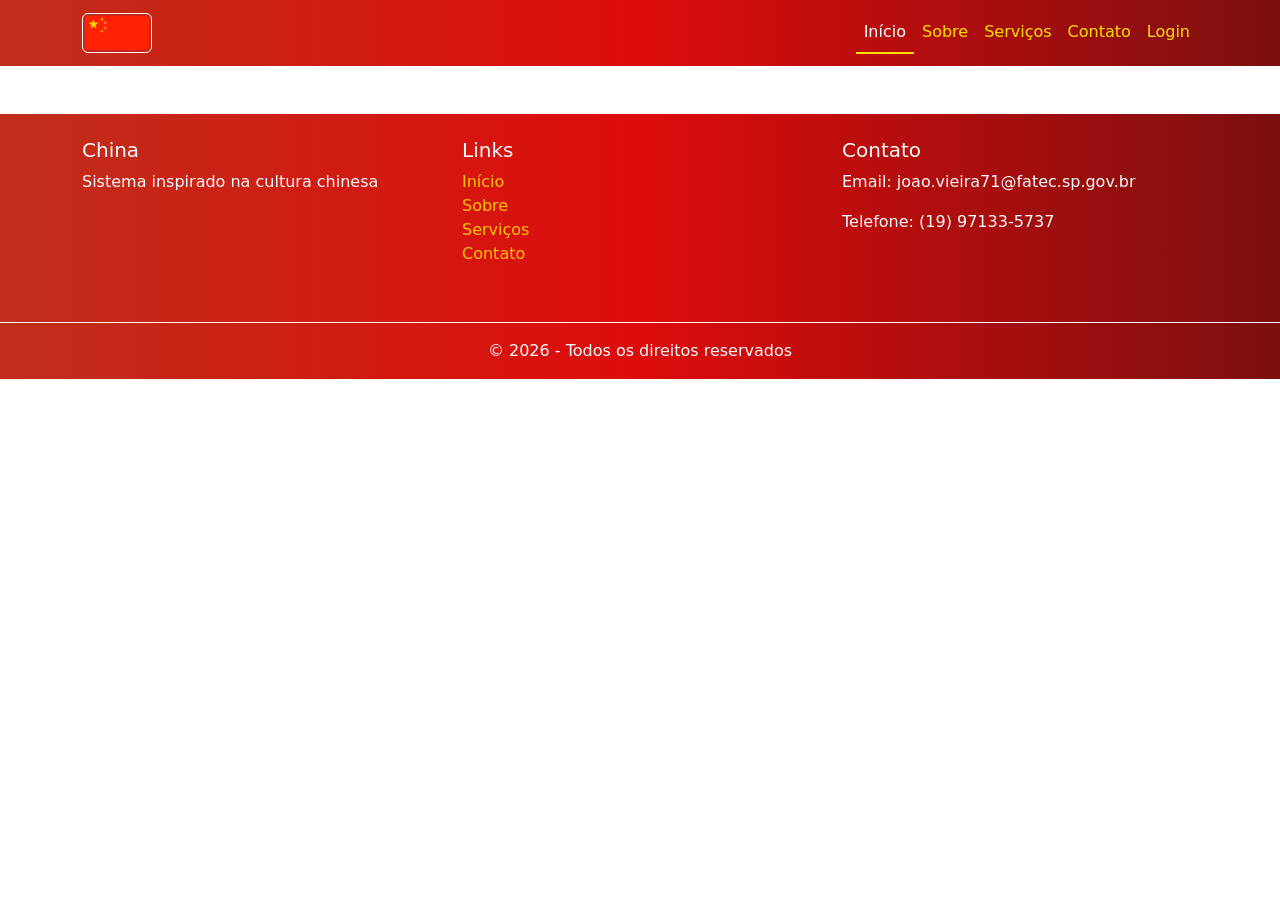
==== index.html @ 8bc3d871 "Primeira versão do projeto" ====
<!DOCTYPE html>
<html lang="pt-br">
<head>
    <meta charset="UTF-8">
    
     <link href="https://cdn.jsdelivr.net/npm/bootstrap@5.3.2/dist/css/bootstrap.min.css" rel="stylesheet"><meta name="viewport" content="width=device-width, initial-scale=1.0">
    <title>China</title>
 <style>
    .logo-flag {
    height: 40px; /* tamanho da navbar */
    width: auto; /* mantém proporção original */

    object-fit: contain; /* garante que não corte a imagem */

    border: 1.5px solid white; /*borda*/
    border-radius: 6px; /*arredonda a borda da logo*/
    padding: 2px; /* espaço interno pra não colar na borda */
}

.navbar-china {
    background: linear-gradient(90deg, #c02e1b 0%, #dd0c0c 50%, #7c0f0f 100%);/* cor da navbar*/
}


/* botoes do nav */
.navbar-china .nav-link {
    color: #ffde00; /* amarelo da estrela */
    font-weight: 500; /*espessura da fonte*/
}

/* botoes do nav passando por cima */
.navbar-china .nav-link:hover {
    color: #fff;
}

/* links */
.navbar-china .nav-link.active {
    color: #fff;
    border-bottom: 2px solid #ffde00; /*linha embaixo dos links*/
}

/* borda do menu do nav */
.navbar-china .navbar-toggler {
    border-color: #a08716;
}
.footer{
background: linear-gradient(90deg, #c02e1b 0%, #dd0c0c 50%, #7c0f0f 100%);
}

     
    </style>
</head>
<body>

 <nav class="navbar navbar-expand-lg navbar-dark navbar-china">
    <div class="container">

        <a class="navbar-brand d-flex align-items-center" href="index.html">
            <img src="img/logo.jpg" class="logo-flag" alt="Logo">
        </a>

        <button class="navbar-toggler" type="button" data-bs-toggle="collapse" data-bs-target="#menu">
            <span class="navbar-toggler-icon"></span>
        </button>

        <div class="collapse navbar-collapse" id="menu">
            <ul class="navbar-nav ms-auto">

                <li class="nav-item">
                    <a class="nav-link active" href="#">Início</a>
                </li>

                <li class="nav-item">
                    <a class="nav-link" href="#">Sobre</a>
                </li>

                <li class="nav-item">
                    <a class="nav-link" href="#">Serviços</a>
                </li>

                <li class="nav-item">
                    <a class="nav-link" href="#">Contato</a>
                </li>

                <li class="nav-item">
                    <a class="nav-link" href="#">Login</a>
                </li>

            </ul>
        </div>

    </div>
</nav>

<footer class="text-light mt-5 footer">
    <div class="container py-4">

        <div class="row">
            <div class="col-md-4 mb-3">
                <h5>China</h5>
                <p>Sistema inspirado na cultura chinesa</p>
            </div>

            <div class="col-md-4 mb-3">
                <h5>Links</h5>
                <ul class="list-unstyled">
                    <li><a href="#" class="text-warning text-decoration-none">Início</a></li>
                    <li><a href="#" class="text-warning text-decoration-none">Sobre</a></li>
                    <li><a href="#" class="text-warning text-decoration-none">Serviços</a></li>
                    <li><a href="#" class="text-warning text-decoration-none">Contato</a></li>
                </ul>
            </div>

            <div class="col-md-4 mb-3">
                <h5>Contato</h5>
                <p>Email: joao.vieira71@fatec.sp.gov.br</p>
                <p>Telefone: (19) 97133-5737</p>
            </div>
        </div>
    </div>

    <div class="text-center py-3 border-top border-light">
        © 2026 - Todos os direitos reservados
    </div>
</footer>

<script src="https://cdn.jsdelivr.net/npm/bootstrap@5.3.2/dist/js/bootstrap.bundle.min.js"></script>

</body>
</html>
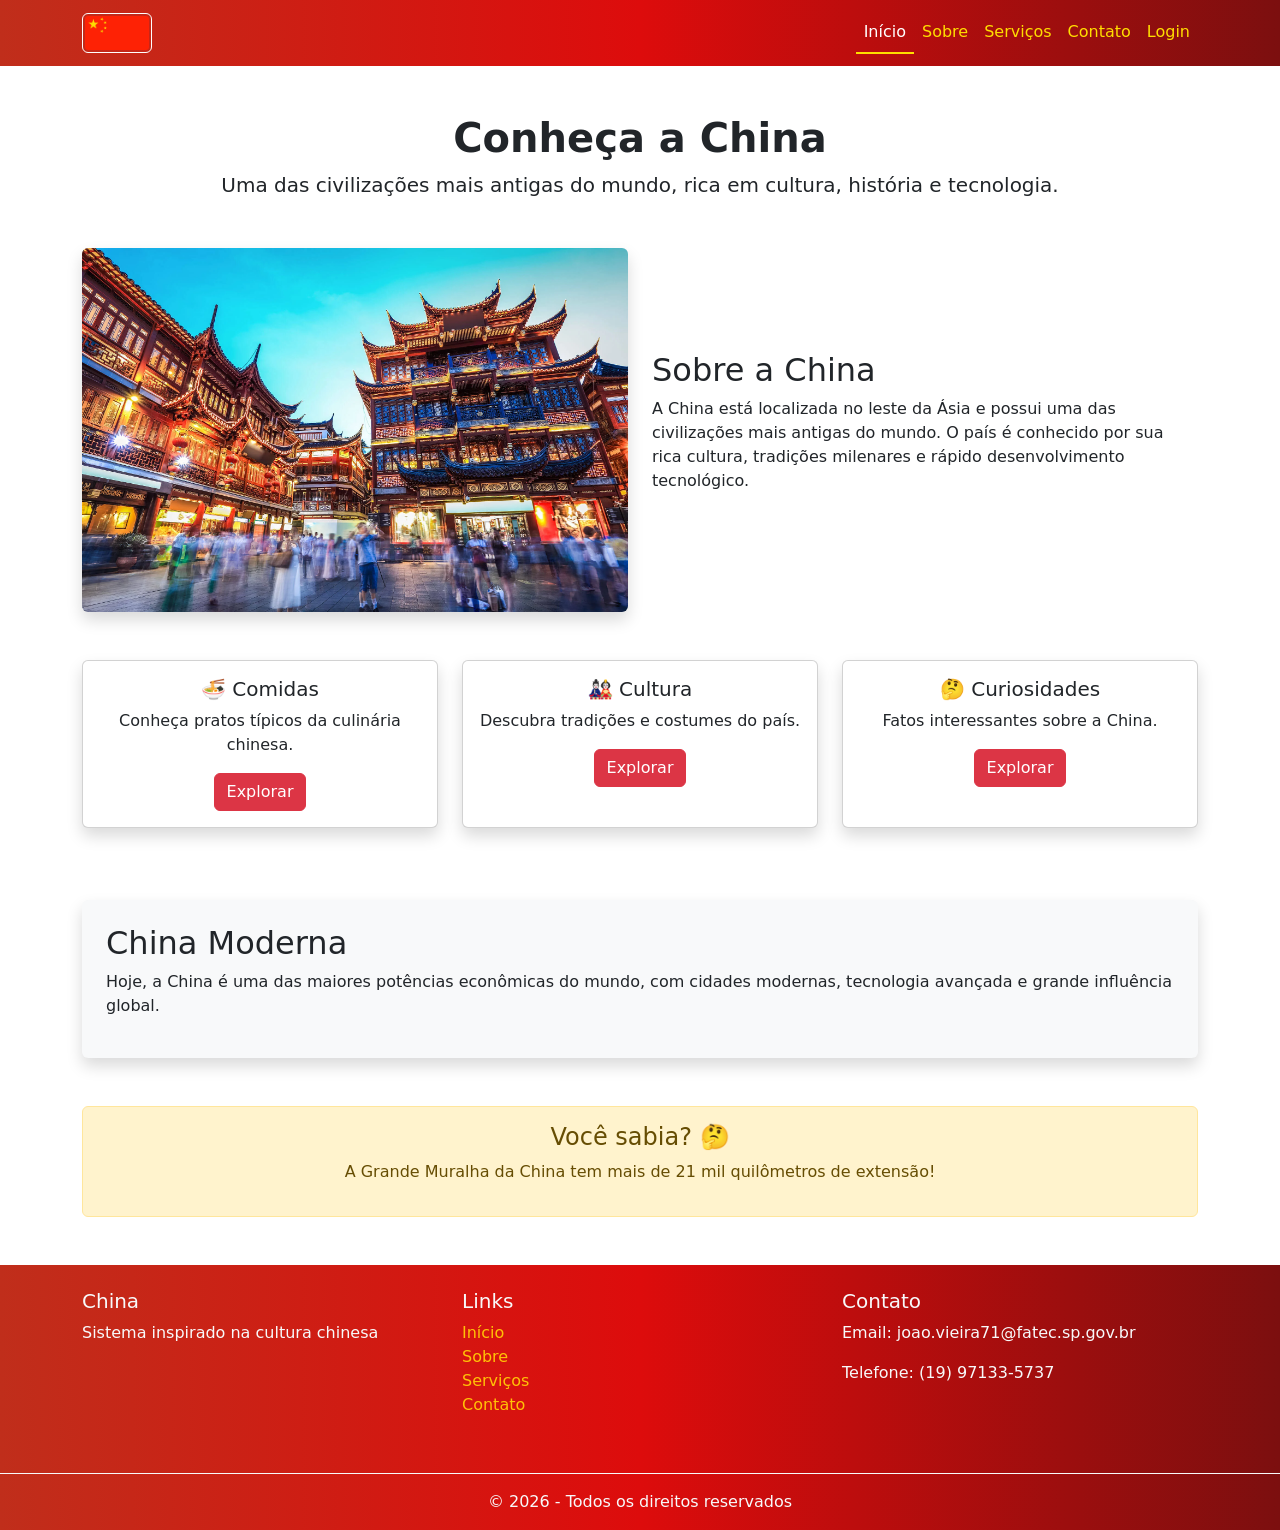
==== commit 2b785242: "Atualizando index com conteúdo sobre a China" ====
--- a/index.html
+++ b/index.html
@@ -92,6 +92,83 @@
     </div>
 </nav>
 
+<div class="container my-5 text-center">
+    <h1 class="fw-bold">Conheça a China</h1>
+    <p class="lead">Uma das civilizações mais antigas do mundo, rica em cultura, história e tecnologia.</p>
+</div>
+
+<div class="container my-5">
+    <div class="row align-items-center">
+        
+        <div class="col-md-6">
+            <img src="img/paisagem.jpg" class="img-fluid rounded shadow" alt="China">
+        </div>
+
+        <div class="col-md-6">
+            <h2>Sobre a China</h2>
+            <p>
+                A China está localizada no leste da Ásia e possui uma das civilizações mais antigas do mundo.
+                O país é conhecido por sua rica cultura, tradições milenares e rápido desenvolvimento tecnológico.
+            </p>
+        </div>
+
+    </div>
+</div>
+
+<div class="container my-5">
+    <div class="row text-center">
+
+        <div class="col-md-4 mb-4">
+            <div class="card h-100 shadow">
+                <div class="card-body">
+                    <h5 class="card-title">🍜 Comidas</h5>
+                    <p class="card-text">Conheça pratos típicos da culinária chinesa.</p>
+                    <a href="#" class="btn btn-danger">Explorar</a>
+                </div>
+            </div>
+        </div>
+
+        <div class="col-md-4 mb-4">
+            <div class="card h-100 shadow">
+                <div class="card-body">
+                    <h5 class="card-title">🎎 Cultura</h5>
+                    <p class="card-text">Descubra tradições e costumes do país.</p>
+                    <a href="#" class="btn btn-danger">Explorar</a>
+                </div>
+            </div>
+        </div>
+
+        <div class="col-md-4 mb-4">
+            <div class="card h-100 shadow">
+                <div class="card-body">
+                    <h5 class="card-title">🤔 Curiosidades</h5>
+                    <p class="card-text">Fatos interessantes sobre a China.</p>
+                    <a href="#" class="btn btn-danger">Explorar</a>
+                </div>
+            </div>
+        </div>
+
+    </div>
+</div>
+
+<div class="container my-5">
+    <div class="bg-light p-4 rounded shadow">
+        <h2>China Moderna</h2>
+        <p>
+            Hoje, a China é uma das maiores potências econômicas do mundo, com cidades modernas,
+            tecnologia avançada e grande influência global.
+        </p>
+    </div>
+</div>
+
+<div class="container my-5 text-center">
+    <div class="alert alert-warning">
+        <h4 class="alert-heading">Você sabia? 🤔</h4>
+        <p>A Grande Muralha da China tem mais de 21 mil quilômetros de extensão!</p>
+    </div>
+</div>
+
+
 <footer class="text-light mt-5 footer">
     <div class="container py-4">
 
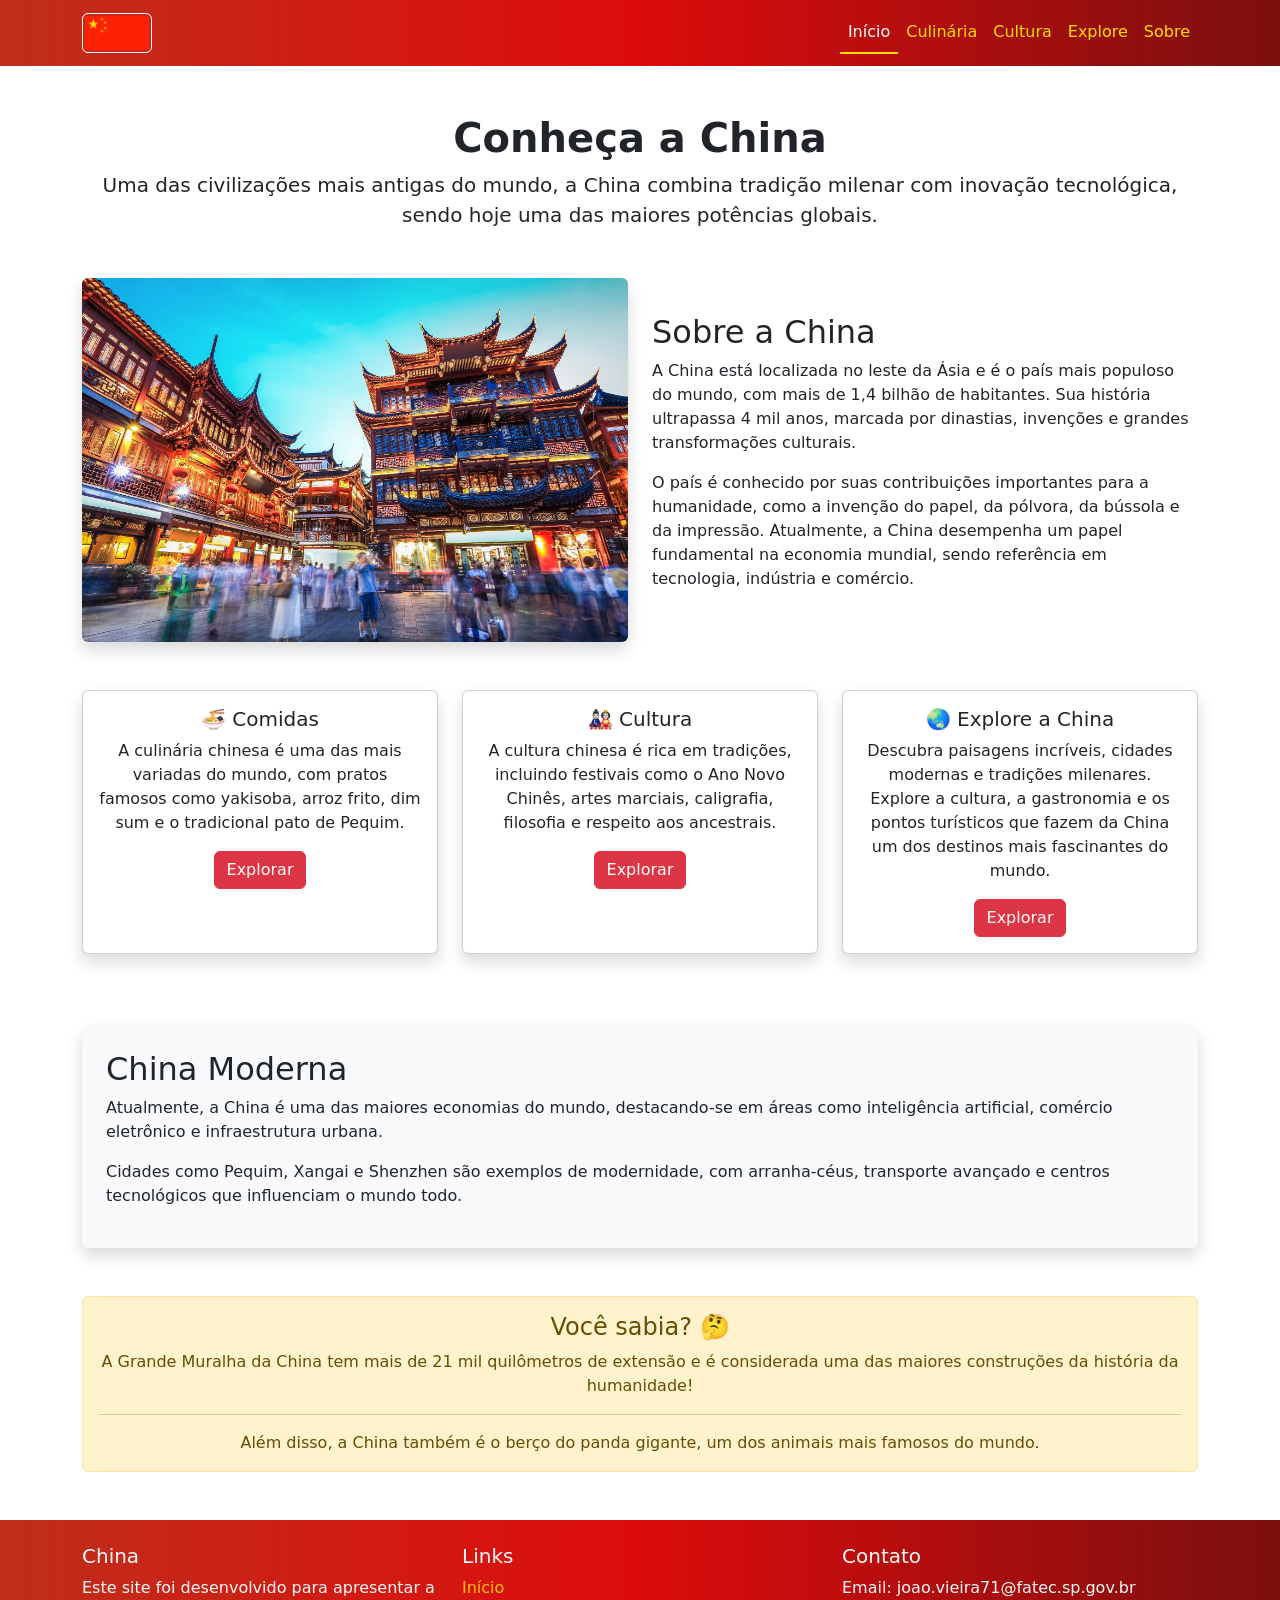
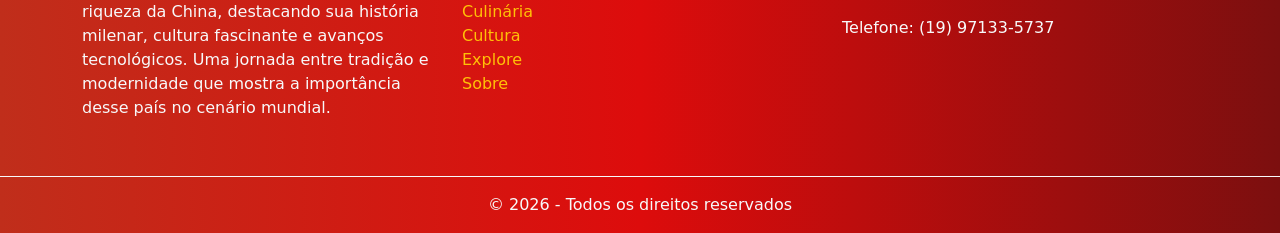
==== commit 1c430de6: "Paginas index e culinaria terminados" ====
--- a/index.html
+++ b/index.html
@@ -67,23 +67,23 @@
             <ul class="navbar-nav ms-auto">
 
                 <li class="nav-item">
-                    <a class="nav-link active" href="#">Início</a>
+                    <a class="nav-link active" href="index.html">Início</a>
+                </li>
+
+                <li class="nav-item">
+                    <a class="nav-link" href="comida.html">Culinária</a>
+                </li>
+
+                <li class="nav-item">
+                    <a class="nav-link" href="#">Cultura</a>
+                </li>
+
+                <li class="nav-item">
+                    <a class="nav-link" href="#">Explore</a>
                 </li>
 
                 <li class="nav-item">
                     <a class="nav-link" href="#">Sobre</a>
-                </li>
-
-                <li class="nav-item">
-                    <a class="nav-link" href="#">Serviços</a>
-                </li>
-
-                <li class="nav-item">
-                    <a class="nav-link" href="#">Contato</a>
-                </li>
-
-                <li class="nav-item">
-                    <a class="nav-link" href="#">Login</a>
                 </li>
 
             </ul>
@@ -94,7 +94,9 @@
 
 <div class="container my-5 text-center">
     <h1 class="fw-bold">Conheça a China</h1>
-    <p class="lead">Uma das civilizações mais antigas do mundo, rica em cultura, história e tecnologia.</p>
+    <p class="lead">
+        Uma das civilizações mais antigas do mundo, a China combina tradição milenar com inovação tecnológica, sendo hoje uma das maiores potências globais.
+    </p>
 </div>
 
 <div class="container my-5">
@@ -107,8 +109,13 @@
         <div class="col-md-6">
             <h2>Sobre a China</h2>
             <p>
-                A China está localizada no leste da Ásia e possui uma das civilizações mais antigas do mundo.
-                O país é conhecido por sua rica cultura, tradições milenares e rápido desenvolvimento tecnológico.
+                A China está localizada no leste da Ásia e é o país mais populoso do mundo, com mais de 1,4 bilhão de habitantes.
+                Sua história ultrapassa 4 mil anos, marcada por dinastias, invenções e grandes transformações culturais.
+            </p>
+            <p>
+                O país é conhecido por suas contribuições importantes para a humanidade, como a invenção do papel, da pólvora,
+                da bússola e da impressão. Atualmente, a China desempenha um papel fundamental na economia mundial,
+                sendo referência em tecnologia, indústria e comércio.
             </p>
         </div>
 
@@ -122,8 +129,11 @@
             <div class="card h-100 shadow">
                 <div class="card-body">
                     <h5 class="card-title">🍜 Comidas</h5>
-                    <p class="card-text">Conheça pratos típicos da culinária chinesa.</p>
-                    <a href="#" class="btn btn-danger">Explorar</a>
+                    <p class="card-text">
+                        A culinária chinesa é uma das mais variadas do mundo, com pratos famosos como yakisoba,
+                        arroz frito, dim sum e o tradicional pato de Pequim.
+                    </p>
+                    <a href="comida.html" class="btn btn-danger">Explorar</a>
                 </div>
             </div>
         </div>
@@ -132,21 +142,28 @@
             <div class="card h-100 shadow">
                 <div class="card-body">
                     <h5 class="card-title">🎎 Cultura</h5>
-                    <p class="card-text">Descubra tradições e costumes do país.</p>
+                    <p class="card-text">
+                        A cultura chinesa é rica em tradições, incluindo festivais como o Ano Novo Chinês,
+                        artes marciais, caligrafia, filosofia e respeito aos ancestrais.
+                    </p>
                     <a href="#" class="btn btn-danger">Explorar</a>
                 </div>
             </div>
         </div>
-
-        <div class="col-md-4 mb-4">
-            <div class="card h-100 shadow">
-                <div class="card-body">
-                    <h5 class="card-title">🤔 Curiosidades</h5>
-                    <p class="card-text">Fatos interessantes sobre a China.</p>
-                    <a href="#" class="btn btn-danger">Explorar</a>
-                </div>
-            </div>
-        </div>
+<div class="col-md-4 mb-4">
+    <div class="card h-100 shadow">
+        <div class="card-body">
+            <h5 class="card-title">🌏 Explore a China</h5>
+            <p class="card-text">
+                Descubra paisagens incríveis, cidades modernas e tradições milenares.
+                Explore a cultura, a gastronomia e os pontos turísticos que fazem da China
+                um dos destinos mais fascinantes do mundo.
+            </p>
+            <a href="#" class="btn btn-danger">Explorar</a>
+        </div>
+    </div>
+</div>
+
 
     </div>
 </div>
@@ -155,8 +172,12 @@
     <div class="bg-light p-4 rounded shadow">
         <h2>China Moderna</h2>
         <p>
-            Hoje, a China é uma das maiores potências econômicas do mundo, com cidades modernas,
-            tecnologia avançada e grande influência global.
+            Atualmente, a China é uma das maiores economias do mundo, destacando-se em áreas como inteligência artificial,
+            comércio eletrônico e infraestrutura urbana.
+        </p>
+        <p>
+            Cidades como Pequim, Xangai e Shenzhen são exemplos de modernidade, com arranha-céus,
+            transporte avançado e centros tecnológicos que influenciam o mundo todo.
         </p>
     </div>
 </div>
@@ -164,27 +185,38 @@
 <div class="container my-5 text-center">
     <div class="alert alert-warning">
         <h4 class="alert-heading">Você sabia? 🤔</h4>
-        <p>A Grande Muralha da China tem mais de 21 mil quilômetros de extensão!</p>
-    </div>
-</div>
-
-
-<footer class="text-light mt-5 footer">
+        <p>
+            A Grande Muralha da China tem mais de 21 mil quilômetros de extensão e é considerada
+            uma das maiores construções da história da humanidade!
+        </p>
+        <hr>
+        <p class="mb-0">
+            Além disso, a China também é o berço do panda gigante, um dos animais mais famosos do mundo.
+        </p>
+    </div>
+</div>
+
+<footer class="text-light mt-5 footer bg-dark">
     <div class="container py-4">
 
-        <div class="row">
-            <div class="col-md-4 mb-3">
-                <h5>China</h5>
-                <p>Sistema inspirado na cultura chinesa</p>
-            </div>
-
+       <div class="row">
+    <div class="col-md-4 mb-3">
+        <h5>China</h5>
+        <p>
+            Este site foi desenvolvido para apresentar a riqueza da China, destacando sua história milenar,
+            cultura fascinante e avanços tecnológicos. Uma jornada entre tradição e modernidade que mostra
+            a importância desse país no cenário mundial.
+        </p>
+    </div>
+      
             <div class="col-md-4 mb-3">
                 <h5>Links</h5>
                 <ul class="list-unstyled">
-                    <li><a href="#" class="text-warning text-decoration-none">Início</a></li>
+                    <li><a href="index.html" class="text-warning text-decoration-none">Início</a></li>
+                    <li><a href="comida.html" class="text-warning text-decoration-none">Culinária</a></li>
+                    <li><a href="#" class="text-warning text-decoration-none">Cultura</a></li>
+                    <li><a href="#" class="text-warning text-decoration-none">Explore</a></li>
                     <li><a href="#" class="text-warning text-decoration-none">Sobre</a></li>
-                    <li><a href="#" class="text-warning text-decoration-none">Serviços</a></li>
-                    <li><a href="#" class="text-warning text-decoration-none">Contato</a></li>
                 </ul>
             </div>
 
@@ -202,6 +234,5 @@
 </footer>
 
 <script src="https://cdn.jsdelivr.net/npm/bootstrap@5.3.2/dist/js/bootstrap.bundle.min.js"></script>
-
 </body>
-</html>+</html>
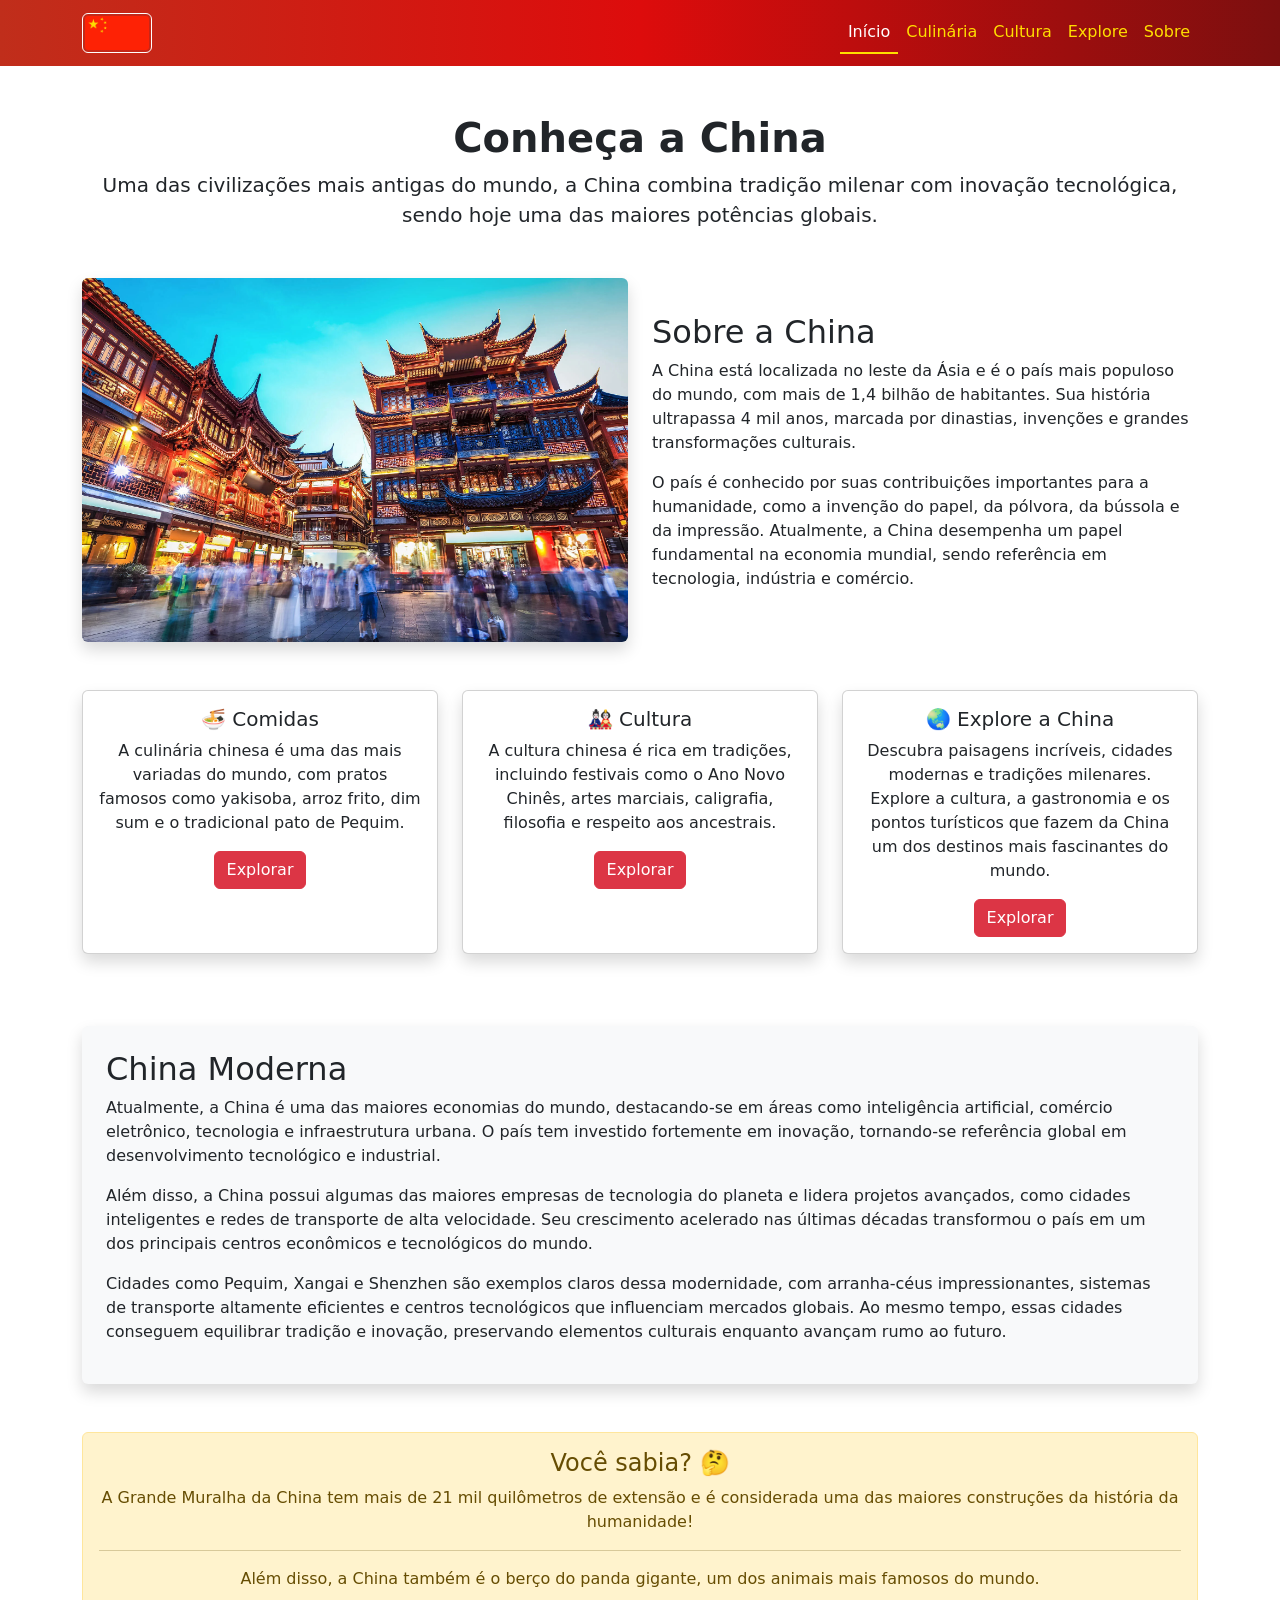
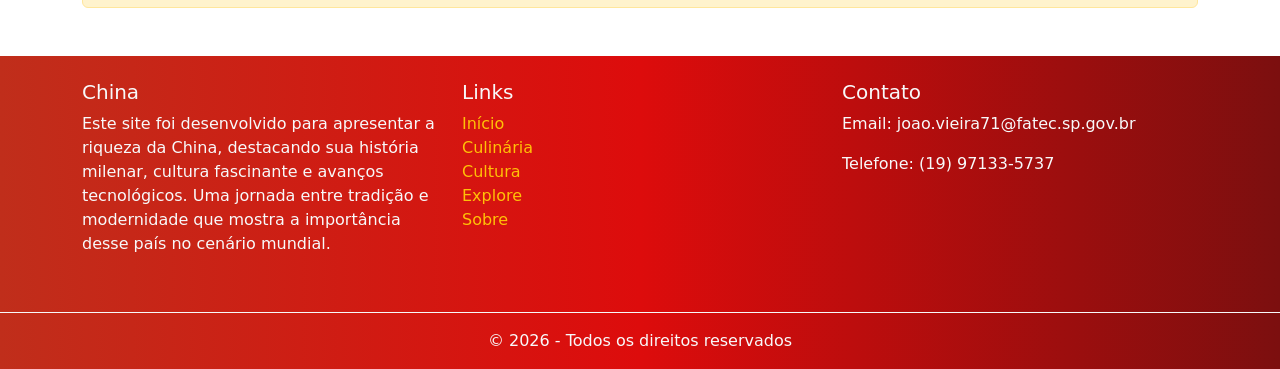
==== commit e9383265: "Atualizações no index" ====
--- a/index.html
+++ b/index.html
@@ -3,52 +3,11 @@
 <head>
     <meta charset="UTF-8">
     
-     <link href="https://cdn.jsdelivr.net/npm/bootstrap@5.3.2/dist/css/bootstrap.min.css" rel="stylesheet"><meta name="viewport" content="width=device-width, initial-scale=1.0">
+     <link href="https://cdn.jsdelivr.net/npm/bootstrap@5.3.2/dist/css/bootstrap.min.css" rel="stylesheet">
+     <meta name="viewport" content="width=device-width, initial-scale=1.0">
+       <link href="style.css" rel="stylesheet">
     <title>China</title>
- <style>
-    .logo-flag {
-    height: 40px; /* tamanho da navbar */
-    width: auto; /* mantém proporção original */
-
-    object-fit: contain; /* garante que não corte a imagem */
-
-    border: 1.5px solid white; /*borda*/
-    border-radius: 6px; /*arredonda a borda da logo*/
-    padding: 2px; /* espaço interno pra não colar na borda */
-}
-
-.navbar-china {
-    background: linear-gradient(90deg, #c02e1b 0%, #dd0c0c 50%, #7c0f0f 100%);/* cor da navbar*/
-}
-
-
-/* botoes do nav */
-.navbar-china .nav-link {
-    color: #ffde00; /* amarelo da estrela */
-    font-weight: 500; /*espessura da fonte*/
-}
-
-/* botoes do nav passando por cima */
-.navbar-china .nav-link:hover {
-    color: #fff;
-}
-
-/* links */
-.navbar-china .nav-link.active {
-    color: #fff;
-    border-bottom: 2px solid #ffde00; /*linha embaixo dos links*/
-}
-
-/* borda do menu do nav */
-.navbar-china .navbar-toggler {
-    border-color: #a08716;
-}
-.footer{
-background: linear-gradient(90deg, #c02e1b 0%, #dd0c0c 50%, #7c0f0f 100%);
-}
-
-     
-    </style>
+ 
 </head>
 <body>
 
@@ -75,15 +34,15 @@
                 </li>
 
                 <li class="nav-item">
-                    <a class="nav-link" href="#">Cultura</a>
-                </li>
-
-                <li class="nav-item">
-                    <a class="nav-link" href="#">Explore</a>
-                </li>
-
-                <li class="nav-item">
-                    <a class="nav-link" href="#">Sobre</a>
+                    <a class="nav-link" href="cultura.html">Cultura</a>
+                </li>
+
+                <li class="nav-item">
+                    <a class="nav-link" href="explore.html">Explore</a>
+                </li>
+
+                <li class="nav-item">
+                    <a class="nav-link" href="sobre.html">Sobre</a>
                 </li>
 
             </ul>
@@ -172,12 +131,19 @@
     <div class="bg-light p-4 rounded shadow">
         <h2>China Moderna</h2>
         <p>
-            Atualmente, a China é uma das maiores economias do mundo, destacando-se em áreas como inteligência artificial,
-            comércio eletrônico e infraestrutura urbana.
-        </p>
-        <p>
-            Cidades como Pequim, Xangai e Shenzhen são exemplos de modernidade, com arranha-céus,
-            transporte avançado e centros tecnológicos que influenciam o mundo todo.
+ Atualmente, a China é uma das maiores economias do mundo, destacando-se em áreas como inteligência artificial,
+ comércio eletrônico, tecnologia e infraestrutura urbana. O país tem investido fortemente em inovação,
+ tornando-se referência global em desenvolvimento tecnológico e industrial.
+        </p>
+        <p>
+           Além disso, a China possui algumas das maiores empresas de tecnologia do planeta e lidera projetos avançados,
+           como cidades inteligentes e redes de transporte de alta velocidade. 
+           Seu crescimento acelerado nas últimas décadas transformou o país em um dos principais centros econômicos e tecnológicos do mundo.
+        </p>
+         <p>
+          Cidades como Pequim, Xangai e Shenzhen são exemplos claros dessa modernidade, com arranha-céus impressionantes,
+           sistemas de transporte altamente eficientes e centros tecnológicos que influenciam mercados globais. 
+          Ao mesmo tempo, essas cidades conseguem equilibrar tradição e inovação, preservando elementos culturais enquanto avançam rumo ao futuro.
         </p>
     </div>
 </div>
@@ -214,9 +180,9 @@
                 <ul class="list-unstyled">
                     <li><a href="index.html" class="text-warning text-decoration-none">Início</a></li>
                     <li><a href="comida.html" class="text-warning text-decoration-none">Culinária</a></li>
-                    <li><a href="#" class="text-warning text-decoration-none">Cultura</a></li>
-                    <li><a href="#" class="text-warning text-decoration-none">Explore</a></li>
-                    <li><a href="#" class="text-warning text-decoration-none">Sobre</a></li>
+                    <li><a href="cultura.html" class="text-warning text-decoration-none">Cultura</a></li>
+                    <li><a href="explore.html" class="text-warning text-decoration-none">Explore</a></li>
+                    <li><a href="sobre.html" class="text-warning text-decoration-none">Sobre</a></li>
                 </ul>
             </div>
 
--- a/style.css
+++ b/style.css
@@ -0,0 +1,62 @@
+  .logo-flag {
+    height: 40px; /* tamanho da navbar */
+    width: auto; /* mantém proporção original */
+
+    object-fit: contain; /* garante que não corte a imagem */
+
+    border: 1.5px solid white; /*borda*/
+    border-radius: 6px; /*arredonda a borda da logo*/
+    padding: 2px; /* espaço interno pra não colar na borda */
+}
+
+.navbar-china {
+    background: linear-gradient(90deg, #c02e1b 0%, #dd0c0c 50%, #7c0f0f 100%);/* cor da navbar*/
+}
+
+
+/* botoes do nav */
+.navbar-china .nav-link {
+    color: #ffde00; /* amarelo da estrela */
+    font-weight: 500; /*espessura da fonte*/
+}
+
+/* botoes do nav passando por cima */
+.navbar-china .nav-link:hover {
+    color: #fff;
+}
+
+/* links */
+.navbar-china .nav-link.active {
+    color: #fff;
+    border-bottom: 2px solid #ffde00; /*linha embaixo dos links*/
+}
+
+/* borda do menu do nav */
+.navbar-china .navbar-toggler {
+    border-color: #a08716;
+}
+.footer{
+background: linear-gradient(90deg, #c02e1b 0%, #dd0c0c 50%, #7c0f0f 100%);
+}
+
+       .hero {
+    background: url('img/historia.jpg') center/cover no-repeat;
+    height: 80vh;
+    position: relative;
+    color: white;
+}
+
+/* camada escura por cima (melhora leitura do texto) */
+.hero::before {
+    content: "";
+    position: absolute;
+    width: 100%;
+    height: 100%;
+    background: rgba(0, 0, 0, 0.6);
+}
+
+/* garante que o texto fique acima */
+.hero-content {
+    position: relative;
+    z-index: 2;
+}
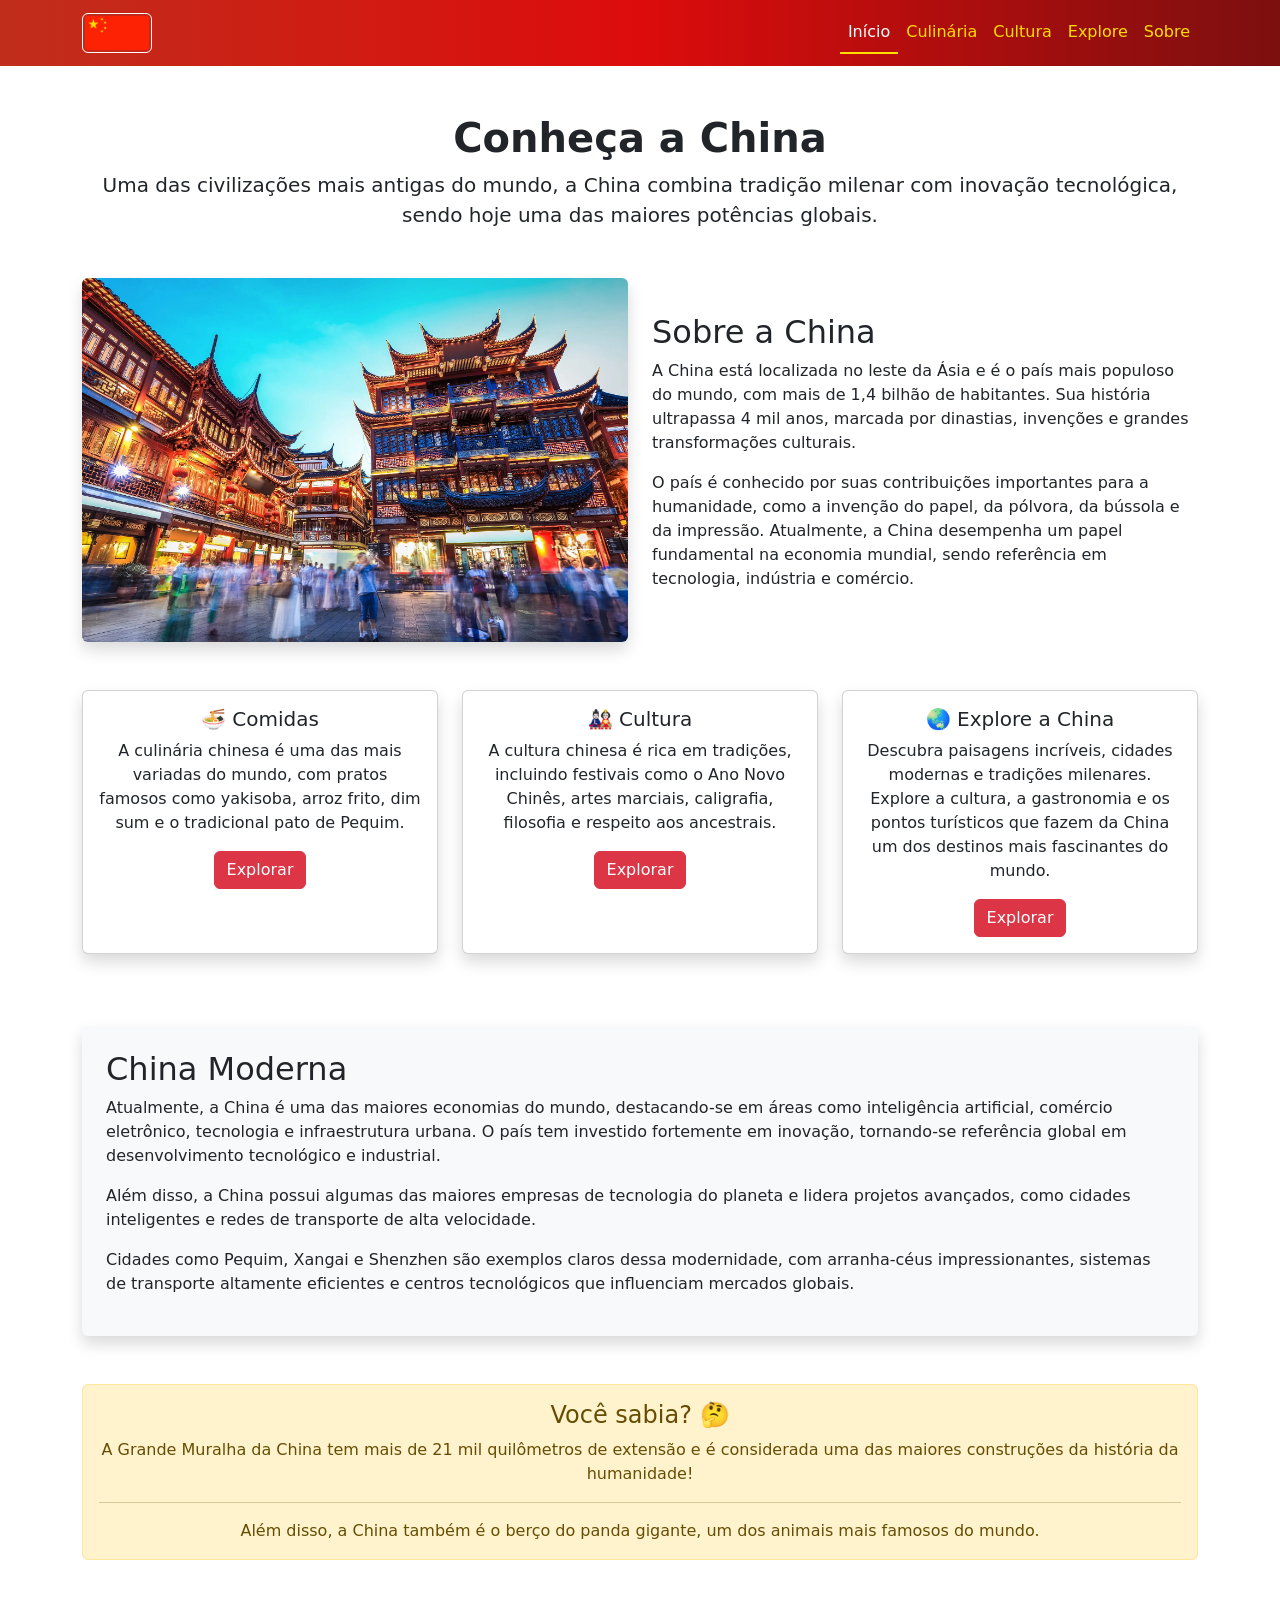
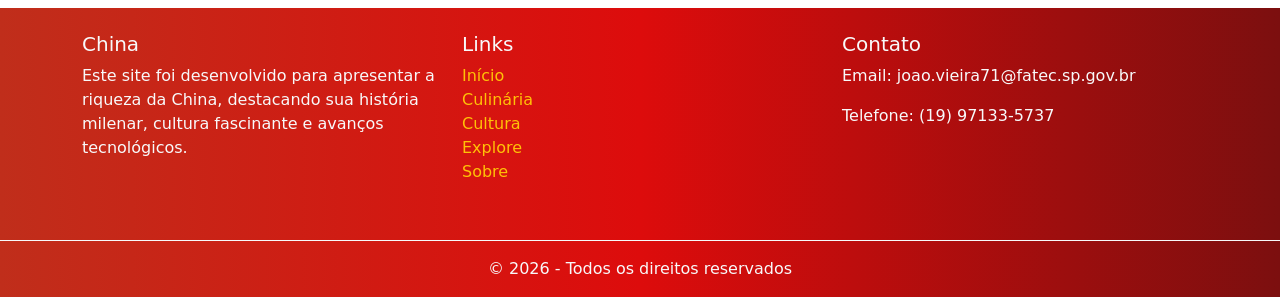
==== commit 8af4277c: "Resolve conflitos index" ====
--- a/index.html
+++ b/index.html
@@ -3,17 +3,17 @@
 <head>
     <meta charset="UTF-8">
     
-     <link href="https://cdn.jsdelivr.net/npm/bootstrap@5.3.2/dist/css/bootstrap.min.css" rel="stylesheet">
-     <meta name="viewport" content="width=device-width, initial-scale=1.0">
-       <link href="style.css" rel="stylesheet">
+    <link href="https://cdn.jsdelivr.net/npm/bootstrap@5.3.2/dist/css/bootstrap.min.css" rel="stylesheet">
+    <meta name="viewport" content="width=device-width, initial-scale=1.0">
+    <link href="style.css" rel="stylesheet">
     <title>China</title>
- 
+
 </head>
+
 <body>
 
- <nav class="navbar navbar-expand-lg navbar-dark navbar-china">
+<nav class="navbar navbar-expand-lg navbar-dark navbar-china">
     <div class="container">
-
         <a class="navbar-brand d-flex align-items-center" href="index.html">
             <img src="img/logo.jpg" class="logo-flag" alt="Logo">
         </a>
@@ -24,30 +24,23 @@
 
         <div class="collapse navbar-collapse" id="menu">
             <ul class="navbar-nav ms-auto">
-
                 <li class="nav-item">
                     <a class="nav-link active" href="index.html">Início</a>
                 </li>
-
                 <li class="nav-item">
                     <a class="nav-link" href="comida.html">Culinária</a>
                 </li>
-
                 <li class="nav-item">
                     <a class="nav-link" href="cultura.html">Cultura</a>
                 </li>
-
                 <li class="nav-item">
                     <a class="nav-link" href="explore.html">Explore</a>
                 </li>
-
                 <li class="nav-item">
                     <a class="nav-link" href="sobre.html">Sobre</a>
                 </li>
-
             </ul>
         </div>
-
     </div>
 </nav>
 
@@ -105,24 +98,24 @@
                         A cultura chinesa é rica em tradições, incluindo festivais como o Ano Novo Chinês,
                         artes marciais, caligrafia, filosofia e respeito aos ancestrais.
                     </p>
-                    <a href="#" class="btn btn-danger">Explorar</a>
+                    <a href="cultura.html" class="btn btn-danger">Explorar</a>
                 </div>
             </div>
         </div>
-<div class="col-md-4 mb-4">
-    <div class="card h-100 shadow">
-        <div class="card-body">
-            <h5 class="card-title">🌏 Explore a China</h5>
-            <p class="card-text">
-                Descubra paisagens incríveis, cidades modernas e tradições milenares.
-                Explore a cultura, a gastronomia e os pontos turísticos que fazem da China
-                um dos destinos mais fascinantes do mundo.
-            </p>
-            <a href="#" class="btn btn-danger">Explorar</a>
+
+        <div class="col-md-4 mb-4">
+            <div class="card h-100 shadow">
+                <div class="card-body">
+                    <h5 class="card-title">🌏 Explore a China</h5>
+                    <p class="card-text">
+                        Descubra paisagens incríveis, cidades modernas e tradições milenares.
+                        Explore a cultura, a gastronomia e os pontos turísticos que fazem da China
+                        um dos destinos mais fascinantes do mundo.
+                    </p>
+                    <a href="explore.html" class="btn btn-danger">Explorar</a>
+                </div>
+            </div>
         </div>
-    </div>
-</div>
-
 
     </div>
 </div>
@@ -131,19 +124,17 @@
     <div class="bg-light p-4 rounded shadow">
         <h2>China Moderna</h2>
         <p>
- Atualmente, a China é uma das maiores economias do mundo, destacando-se em áreas como inteligência artificial,
- comércio eletrônico, tecnologia e infraestrutura urbana. O país tem investido fortemente em inovação,
- tornando-se referência global em desenvolvimento tecnológico e industrial.
+            Atualmente, a China é uma das maiores economias do mundo, destacando-se em áreas como inteligência artificial,
+            comércio eletrônico, tecnologia e infraestrutura urbana. O país tem investido fortemente em inovação,
+            tornando-se referência global em desenvolvimento tecnológico e industrial.
         </p>
         <p>
-           Além disso, a China possui algumas das maiores empresas de tecnologia do planeta e lidera projetos avançados,
-           como cidades inteligentes e redes de transporte de alta velocidade. 
-           Seu crescimento acelerado nas últimas décadas transformou o país em um dos principais centros econômicos e tecnológicos do mundo.
+            Além disso, a China possui algumas das maiores empresas de tecnologia do planeta e lidera projetos avançados,
+            como cidades inteligentes e redes de transporte de alta velocidade.
         </p>
-         <p>
-          Cidades como Pequim, Xangai e Shenzhen são exemplos claros dessa modernidade, com arranha-céus impressionantes,
-           sistemas de transporte altamente eficientes e centros tecnológicos que influenciam mercados globais. 
-          Ao mesmo tempo, essas cidades conseguem equilibrar tradição e inovação, preservando elementos culturais enquanto avançam rumo ao futuro.
+        <p>
+            Cidades como Pequim, Xangai e Shenzhen são exemplos claros dessa modernidade, com arranha-céus impressionantes,
+            sistemas de transporte altamente eficientes e centros tecnológicos que influenciam mercados globais.
         </p>
     </div>
 </div>
@@ -165,16 +156,15 @@
 <footer class="text-light mt-5 footer bg-dark">
     <div class="container py-4">
 
-       <div class="row">
-    <div class="col-md-4 mb-3">
-        <h5>China</h5>
-        <p>
-            Este site foi desenvolvido para apresentar a riqueza da China, destacando sua história milenar,
-            cultura fascinante e avanços tecnológicos. Uma jornada entre tradição e modernidade que mostra
-            a importância desse país no cenário mundial.
-        </p>
-    </div>
-      
+        <div class="row">
+            <div class="col-md-4 mb-3">
+                <h5>China</h5>
+                <p>
+                    Este site foi desenvolvido para apresentar a riqueza da China, destacando sua história milenar,
+                    cultura fascinante e avanços tecnológicos.
+                </p>
+            </div>
+
             <div class="col-md-4 mb-3">
                 <h5>Links</h5>
                 <ul class="list-unstyled">
